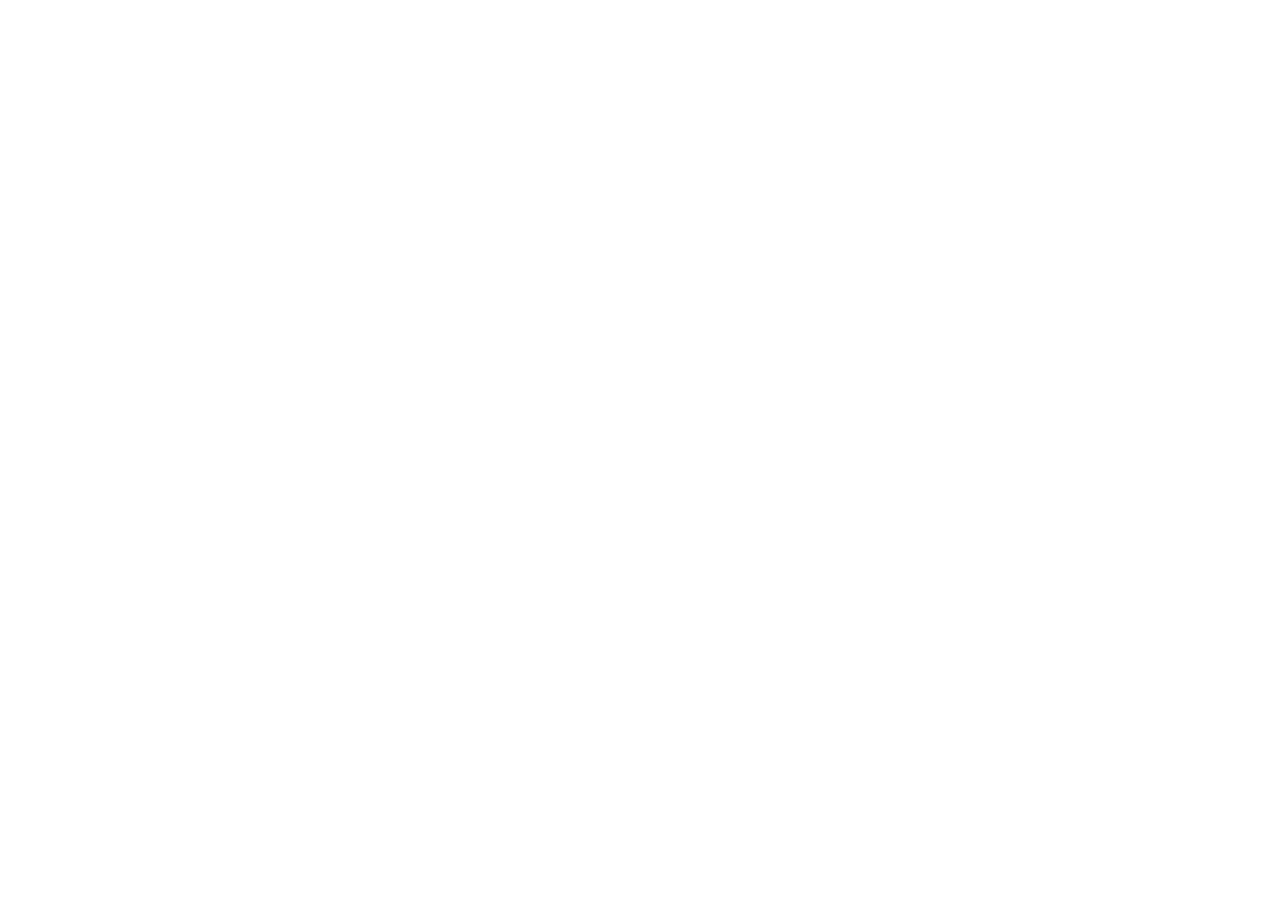
==== index.html @ ed79e956 "defalut/feature" ====
<!DOCTYPE html>
<html lang="en">
<head>
    <meta charset="UTF-8">
    <meta name="viewport" content="width=device-width, initial-scale=1.0">
    <title>Document</title>
    <link rel="stylesheet" href="css/main.css">
    <link href="https://cdn.jsdelivr.net/npm/bootstrap@5.3.8/dist/css/bootstrap.min.css" rel="stylesheet" integrity="sha384-sRIl4kxILFvY47J16cr9ZwB07vP4J8+LH7qKQnuqkuIAvNWLzeN8tE5YBujZqJLB" crossorigin="anonymous">
</head>
<body>
    <script src="https://cdn.jsdelivr.net/npm/bootstrap@5.3.8/dist/js/bootstrap.bundle.min.js" integrity="sha384-FKyoEForCGlyvwx9Hj09JcYn3nv7wiPVlz7YYwJrWVcXK/BmnVDxM+D2scQbITxI" crossorigin="anonymous"></script>
</body>
</html>
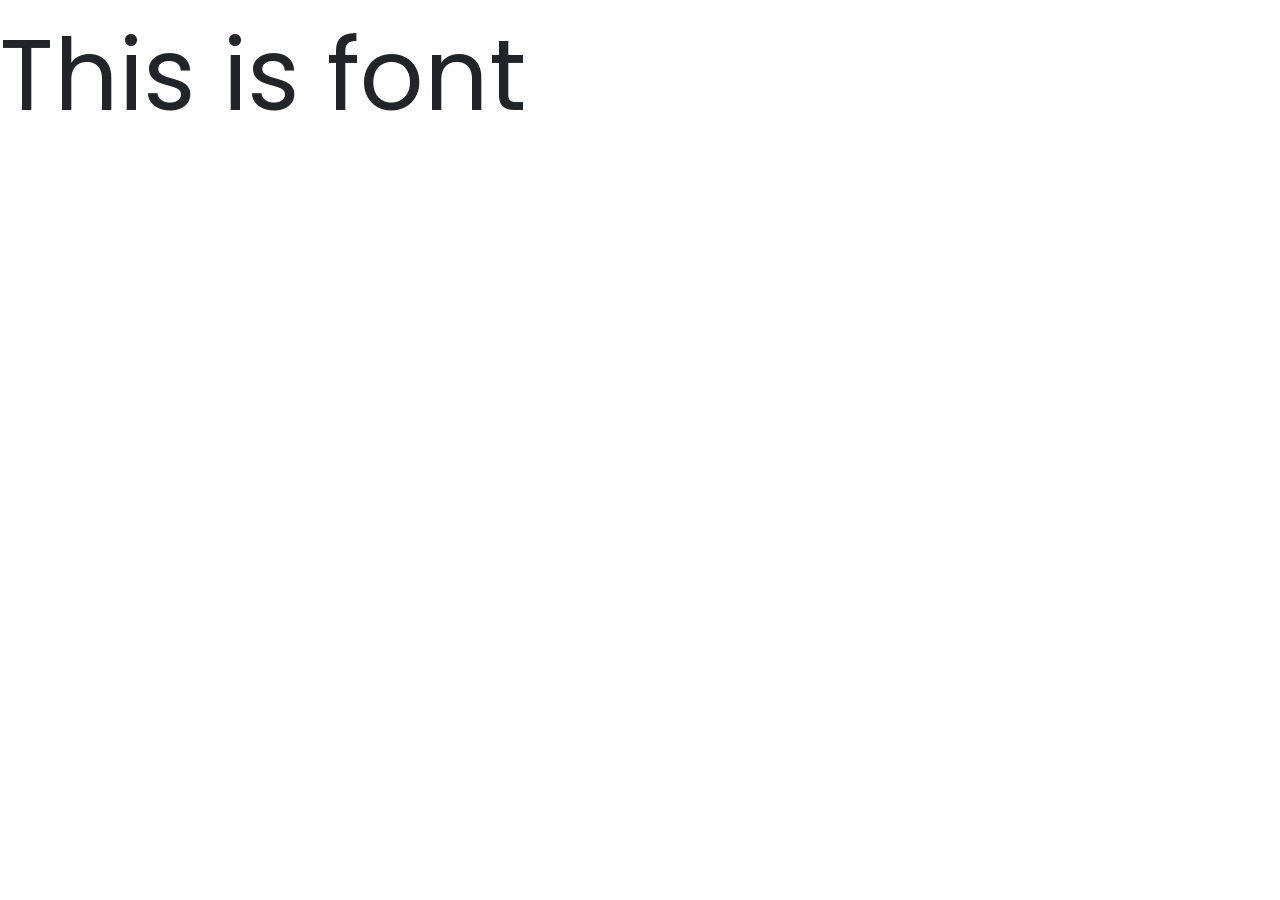
==== commit 6c681502: "before/add-card" ====
--- a/index.html
+++ b/index.html
@@ -4,10 +4,18 @@
     <meta charset="UTF-8">
     <meta name="viewport" content="width=device-width, initial-scale=1.0">
     <title>Document</title>
+    <link href="https://cdn.jsdelivr.net/npm/bootstrap@5.3.8/dist/css/bootstrap.min.css" rel="stylesheet" integrity="sha384-sRIl4kxILFvY47J16cr9ZwB07vP4J8+LH7qKQnuqkuIAvNWLzeN8tE5YBujZqJLB" crossorigin="anonymous">
+    <link rel="preconnect" href="https://fonts.googleapis.com">
+    <link rel="preconnect" href="https://fonts.gstatic.com" crossorigin>
+    <link href="https://fonts.googleapis.com/css2?family=Poppins:ital,wght@0,100;0,200;0,300;0,400;0,500;0,600;0,700;0,800;0,900;1,100;1,200;1,300;1,400;1,500;1,600;1,700;1,800;1,900&display=swap" rel="stylesheet">
+    <link rel="stylesheet" href="https://cdn.jsdelivr.net/npm/bootstrap-icons@1.13.1/font/bootstrap-icons.min.css">
     <link rel="stylesheet" href="css/main.css">
-    <link href="https://cdn.jsdelivr.net/npm/bootstrap@5.3.8/dist/css/bootstrap.min.css" rel="stylesheet" integrity="sha384-sRIl4kxILFvY47J16cr9ZwB07vP4J8+LH7qKQnuqkuIAvNWLzeN8tE5YBujZqJLB" crossorigin="anonymous">
+
 </head>
 <body>
     <script src="https://cdn.jsdelivr.net/npm/bootstrap@5.3.8/dist/js/bootstrap.bundle.min.js" integrity="sha384-FKyoEForCGlyvwx9Hj09JcYn3nv7wiPVlz7YYwJrWVcXK/BmnVDxM+D2scQbITxI" crossorigin="anonymous"></script>
+    <div>
+        This is font
+    </div>
 </body>
 </html>
--- a/css/main.css
+++ b/css/main.css
@@ -0,0 +1,4 @@
+body{
+    font-family: "Poppins", sans-serif;
+    font-size: 100px;
+}
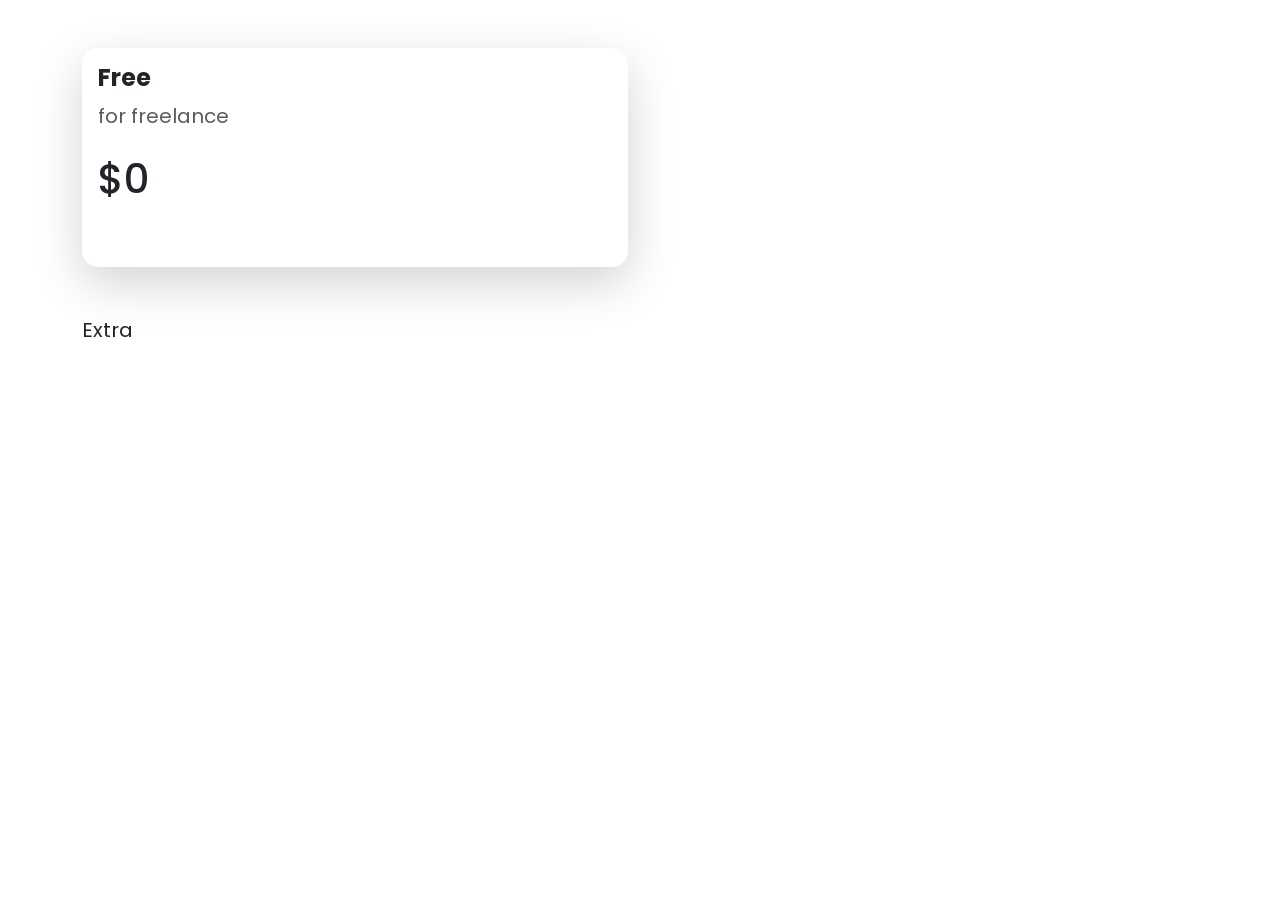
==== commit f1405f12: "befor/add-list" ====
--- a/index.html
+++ b/index.html
@@ -14,8 +14,21 @@
 </head>
 <body>
     <script src="https://cdn.jsdelivr.net/npm/bootstrap@5.3.8/dist/js/bootstrap.bundle.min.js" integrity="sha384-FKyoEForCGlyvwx9Hj09JcYn3nv7wiPVlz7YYwJrWVcXK/BmnVDxM+D2scQbITxI" crossorigin="anonymous"></script>
-    <div>
-        This is font
+    <div class="container">
+        <div class="row mt-5">
+            <div class="col-md-6">
+                <div class="card rounded-4 shadow-lg border-0 mb-5">
+                    <div class="card-body">
+                        <div>
+                            <h4 class = "fw-bold">Free</h4>
+                            <p class="text-muted">for freelance</p>
+                        </div>
+                        <h2 class="fs-1 fw-bolded mt-4 mb-5">$0</h2>
+                    </div>
+                </div>
+                <div class="col-md-6">Extra</div>
+            </div>
+        </div>
     </div>
 </body>
 </html>
--- a/css/main.css
+++ b/css/main.css
@@ -1,4 +1,4 @@
 body{
     font-family: "Poppins", sans-serif;
-    font-size: 100px;
+    font-size: 20px;
 }
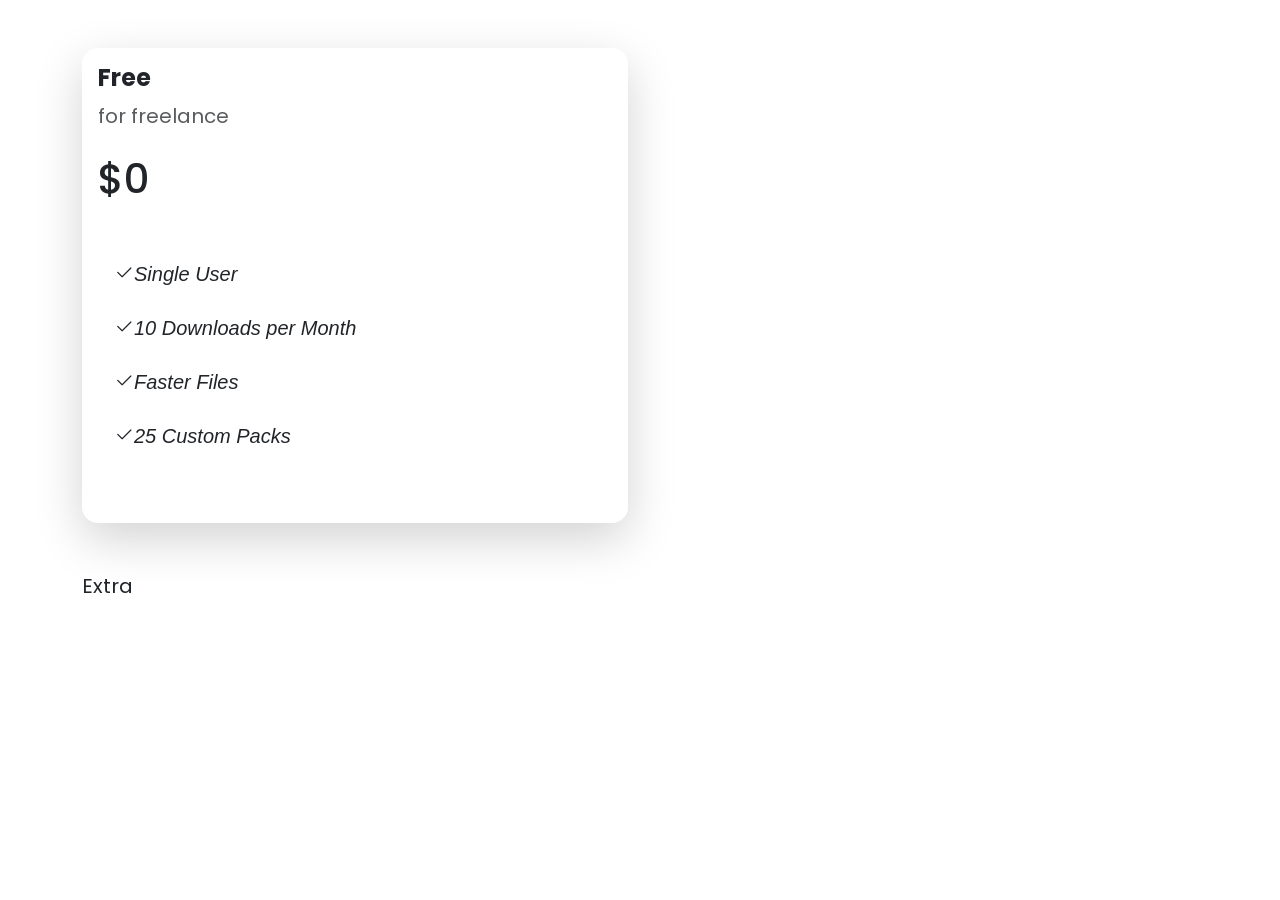
==== commit acc6f5d9: "add/list" ====
--- a/index.html
+++ b/index.html
@@ -24,6 +24,20 @@
                             <p class="text-muted">for freelance</p>
                         </div>
                         <h2 class="fs-1 fw-bolded mt-4 mb-5">$0</h2>
+                        <ul class = "list-group list-group-flush fs-5 mb-5 vstack gap-2">
+                            <li class="list-group-item border-0">
+                                <i class="bi bi-check2">Single User</i>
+                            </li>
+                            <li class="list-group-item border-0">
+                                <i class="bi bi-check2">10 Downloads per Month</i>
+                            </li>
+                            <li class="list-group-item border-0">
+                                <i class="bi bi-check2">Faster Files</i>
+                            </li>
+                            <li class="list-group-item border-0">
+                                <i class="bi bi-check2">25 Custom Packs</i>
+                            </li>
+                        </ul>
                     </div>
                 </div>
                 <div class="col-md-6">Extra</div>
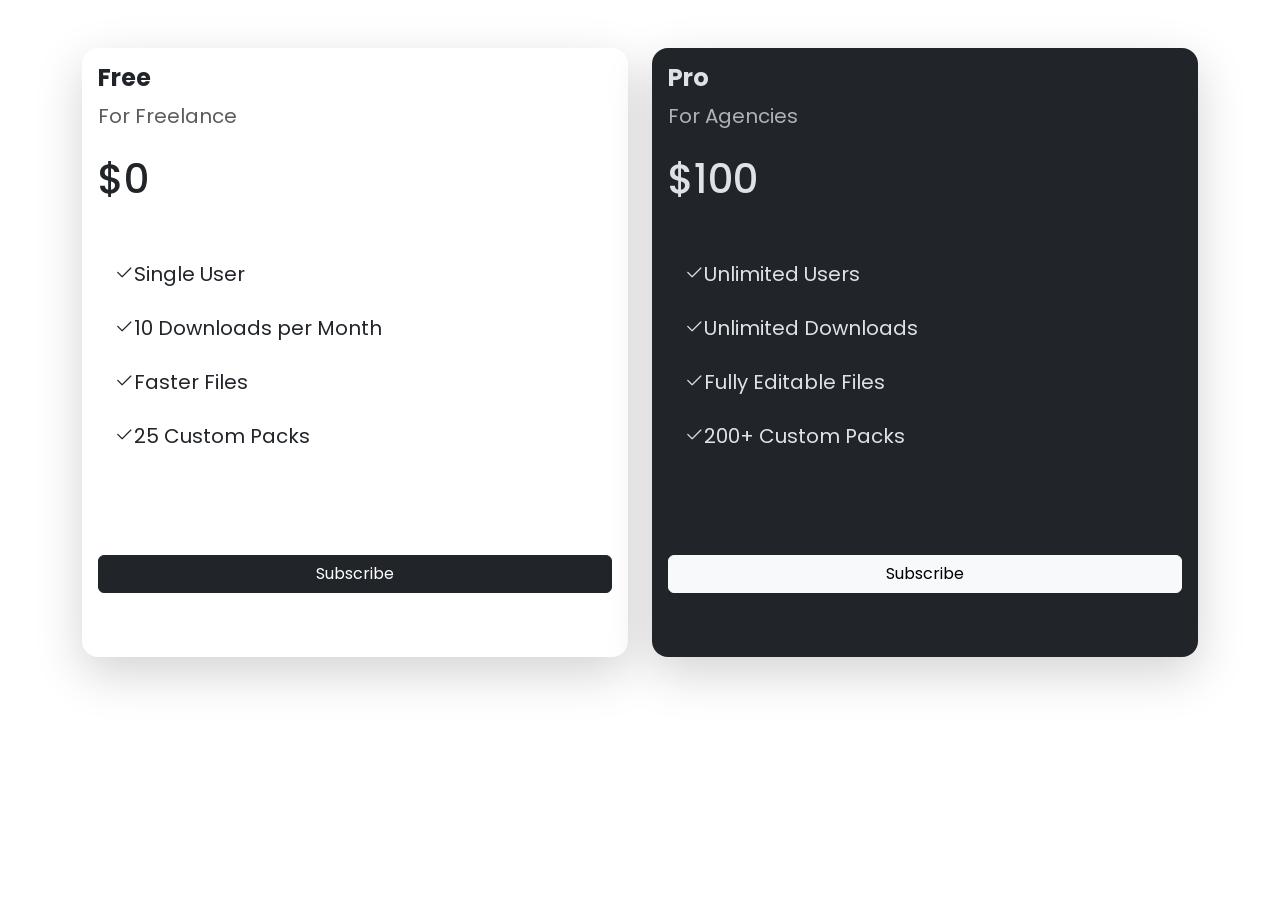
==== commit c37d1541: "rename index" ====
--- a/index.html
+++ b/index.html
@@ -10,7 +10,6 @@
     <link href="https://fonts.googleapis.com/css2?family=Poppins:ital,wght@0,100;0,200;0,300;0,400;0,500;0,600;0,700;0,800;0,900;1,100;1,200;1,300;1,400;1,500;1,600;1,700;1,800;1,900&display=swap" rel="stylesheet">
     <link rel="stylesheet" href="https://cdn.jsdelivr.net/npm/bootstrap-icons@1.13.1/font/bootstrap-icons.min.css">
     <link rel="stylesheet" href="css/main.css">
-
 </head>
 <body>
     <script src="https://cdn.jsdelivr.net/npm/bootstrap@5.3.8/dist/js/bootstrap.bundle.min.js" integrity="sha384-FKyoEForCGlyvwx9Hj09JcYn3nv7wiPVlz7YYwJrWVcXK/BmnVDxM+D2scQbITxI" crossorigin="anonymous"></script>
@@ -21,28 +20,56 @@
                     <div class="card-body">
                         <div>
                             <h4 class = "fw-bold">Free</h4>
-                            <p class="text-muted">for freelance</p>
-                        </div>
-                        <h2 class="fs-1 fw-bolded mt-4 mb-5">$0</h2>
-                        <ul class = "list-group list-group-flush fs-5 mb-5 vstack gap-2">
-                            <li class="list-group-item border-0">
-                                <i class="bi bi-check2">Single User</i>
-                            </li>
-                            <li class="list-group-item border-0">
-                                <i class="bi bi-check2">10 Downloads per Month</i>
-                            </li>
-                            <li class="list-group-item border-0">
-                                <i class="bi bi-check2">Faster Files</i>
-                            </li>
-                            <li class="list-group-item border-0">
-                                <i class="bi bi-check2">25 Custom Packs</i>
-                            </li>
-                        </ul>
+                            <p class="text-muted">For Freelance</p>
+                            </div>
+                                <h2 class="fs-1 fw-bolded mt-4 mb-5">$0</h2>
+                                    <ul class = "list-group list-group-flush fs-5 mb-5 vstack gap-2">
+                                        <li class="list-group-item border-0">
+                                            <span class="bi bi-check2">Single User</span>
+                                        </li>
+                                        <li class="list-group-item border-0">
+                                            <span class="bi bi-check2">10 Downloads per Month</span>
+                                        </li>
+                                        <li class="list-group-item border-0">
+                                            <span class="bi bi-check2">Faster Files</span>
+                                        </li>
+                                        <li class="list-group-item border-0">
+                                            <span class="bi bi-check2">25 Custom Packs</span>
+                                        </li>
+                                    </ul>
+                                <div class="d-grid">
+                                    <button class="btn btn-dark mt-5 mb-5">Subscribe</button>
+                                </div>
                     </div>
                 </div>
-                <div class="col-md-6">Extra</div>
+            </div>
+        <div class="col-md-6">
+            <div class="card rounded-4 shadow-lg border-0 mb-5" data-bs-theme="dark">
+                <div class="card-body">
+                    <div>
+                        <h4 class = "fw-bold">Pro</h4>
+                        <p class="text-muted">For Agencies</p>
+                        </div>
+                            <h2 class="fs-1 fw-bolded mt-4 mb-5">$100</h2>
+                                <ul class = "list-group list-group-flush fs-5 mb-5 vstack gap-2">
+                                    <li class="list-group-item border-0">
+                                        <span class="bi bi-check2">Unlimited Users</span>
+                                    </li>
+                                    <li class="list-group-item border-0">
+                                        <span class="bi bi-check2">Unlimited Downloads</span>
+                                    </li>
+                                    <li class="list-group-item border-0">
+                                        <span class="bi bi-check2">Fully Editable Files</span>
+                                    </li>
+                                    <li class="list-group-item border-0">
+                                        <span class="bi bi-check2">200+ Custom Packs</span>
+                                    </li>
+                                </ul>
+                            <div class="d-grid">
+                                <button class="btn btn-light mt-5 mb-5">Subscribe</button>
+                            </div>
+                </div>
             </div>
         </div>
-    </div>
 </body>
 </html>
